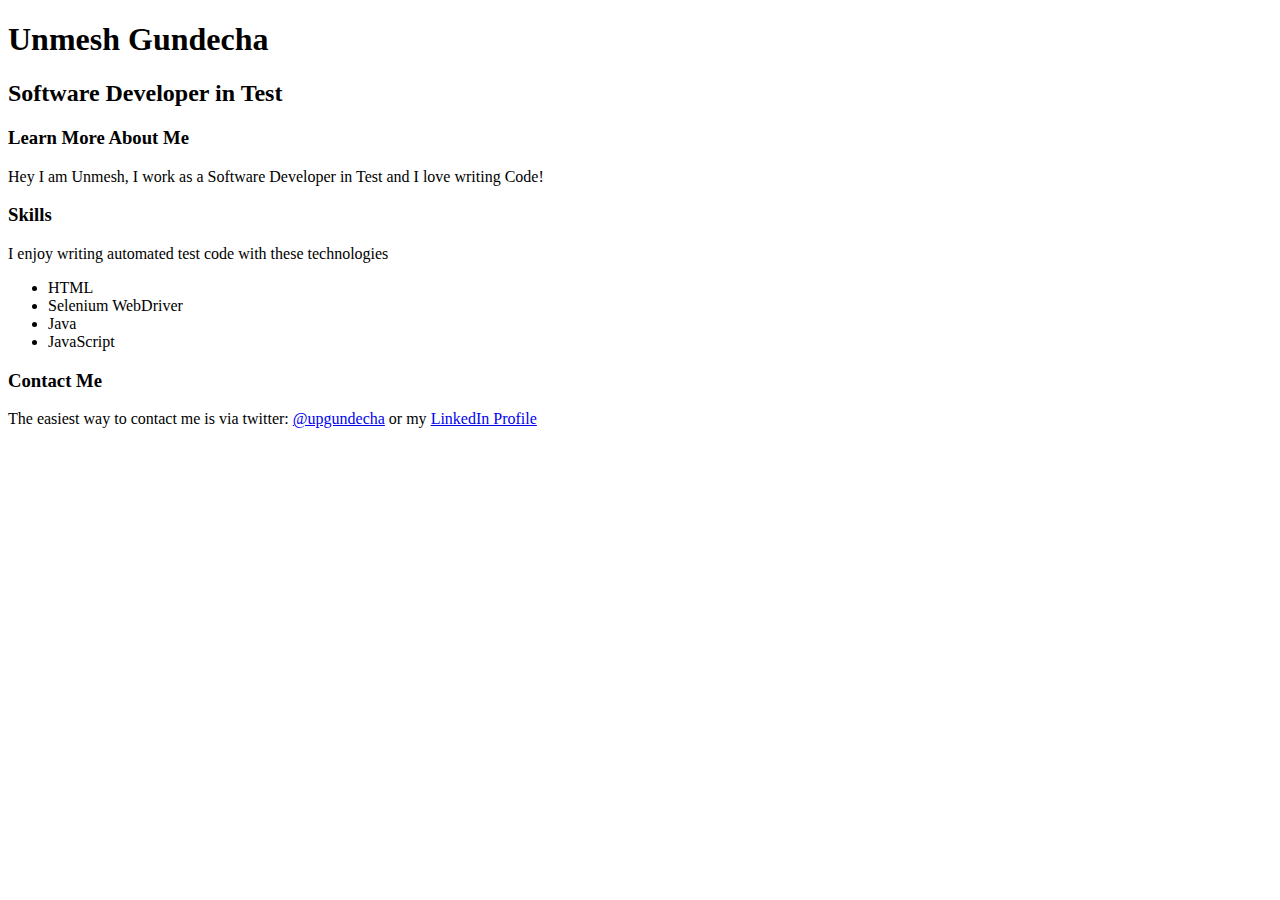
==== src/index.html @ fc45ec06 "Created my portfolio" ====
<!DOCTYPE html>
<html lang="en">
<head>
  <meta charset="UTF-8">
  <meta name="viewport" content="width=device-width; initial-scale=1.0; maximum-scale=1.0;">
  <link rel="stylesheet" href="main.css">
  <title>HTML Portfolio</title>
</head>
<body>
  <div class="header">
      <h1>Unmesh Gundecha</h1>
      <h2>Software Developer in Test</h2>
  </div>
  <div class="tagline">
    <h3>Learn More About Me</h3>
    <p>Hey I am Unmesh, I work as a Software Developer in Test and I love writing Code!</p>
  </div>
  <div class="skills">
    <h3>Skills</h3>
    <p>I enjoy writing automated test code with these technologies</p>
    <ul>
      <li>HTML</li>
      <li>Selenium WebDriver</li>
      <li>Java</li>
      <li>JavaScript</li>
    </ul>
  </div>
  <div class="contact">
    <h3>Contact Me</h3>
    The easiest way to contact me is via twitter: <a target="_blank" href="https://twitter.com/upgundecha">@upgundecha</a> or my <a target="_blank" href="https://www.linkedin.com/in/upgundecha">LinkedIn Profile</a>
  </div>

</body>
</html>
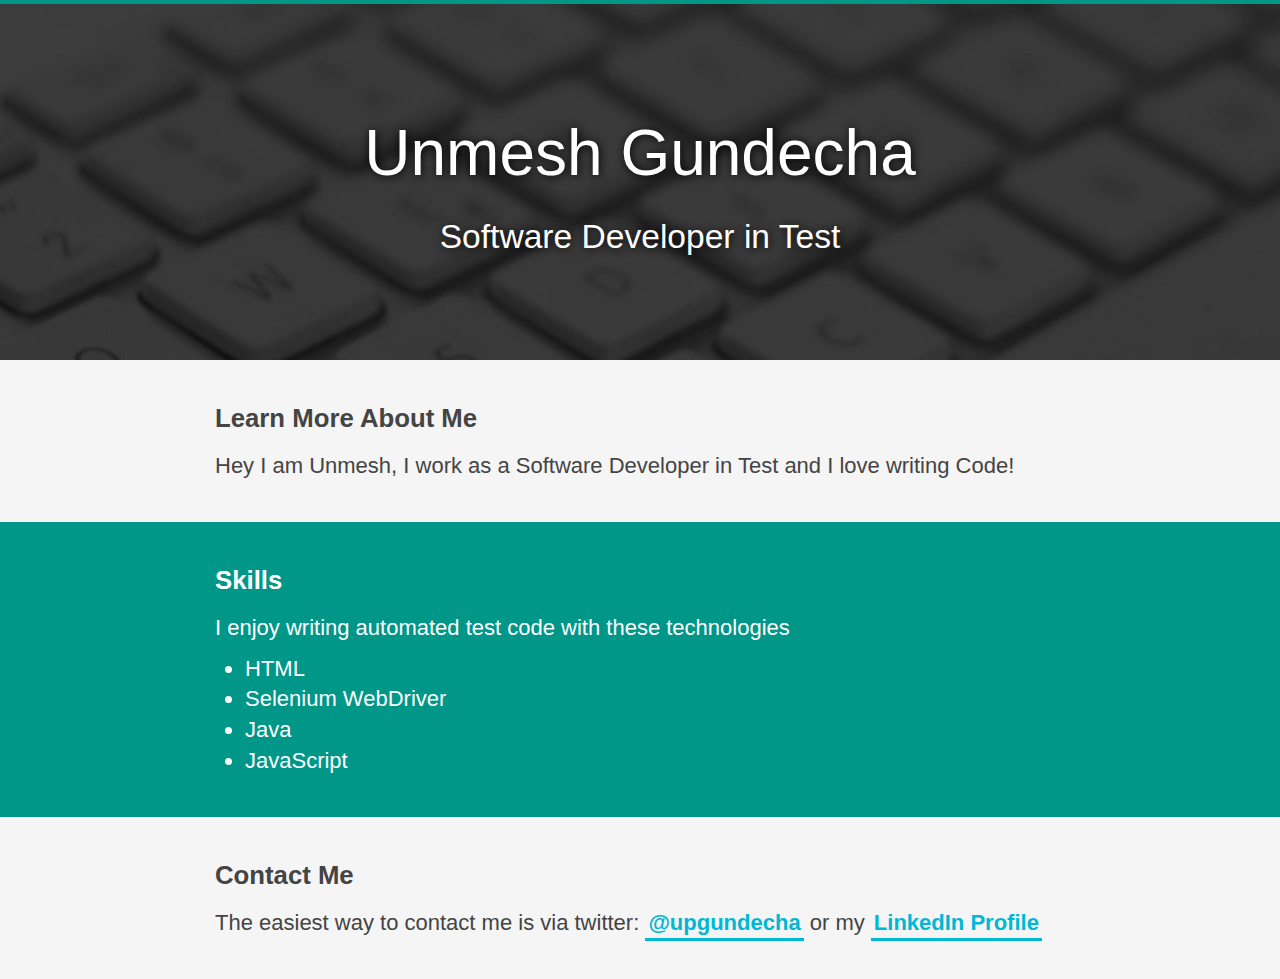
==== commit f291dd58: "Added style" ====
--- a/src/index.html
+++ b/src/index.html
@@ -6,29 +6,36 @@
   <link rel="stylesheet" href="main.css">
   <title>HTML Portfolio</title>
 </head>
-<body>
+<body data-gr-c-s-loaded="true">
   <div class="header">
+    <div class="content-wrapper">
       <h1>Unmesh Gundecha</h1>
       <h2>Software Developer in Test</h2>
+    </div>
   </div>
   <div class="tagline">
-    <h3>Learn More About Me</h3>
-    <p>Hey I am Unmesh, I work as a Software Developer in Test and I love writing Code!</p>
+    <div class="content-wrapper">
+      <h3>Learn More About Me</h3>
+      <p>Hey I am Unmesh, I work as a Software Developer in Test and I love writing Code!</p>
+    </div>
   </div>
   <div class="skills">
-    <h3>Skills</h3>
-    <p>I enjoy writing automated test code with these technologies</p>
-    <ul>
-      <li>HTML</li>
-      <li>Selenium WebDriver</li>
-      <li>Java</li>
-      <li>JavaScript</li>
-    </ul>
+    <div class="content-wrapper">
+      <h3>Skills</h3>
+      <p>I enjoy writing automated test code with these technologies</p>
+      <ul>
+        <li>HTML</li>
+        <li>Selenium WebDriver</li>
+        <li>Java</li>
+        <li>JavaScript</li>
+      </ul>
+    </div>
   </div>
   <div class="contact">
-    <h3>Contact Me</h3>
-    The easiest way to contact me is via twitter: <a target="_blank" href="https://twitter.com/upgundecha">@upgundecha</a> or my <a target="_blank" href="https://www.linkedin.com/in/upgundecha">LinkedIn Profile</a>
+    <div class="content-wrapper">
+      <h3>Contact Me</h3>
+      <p>The easiest way to contact me is via twitter: <a target="_blank" href="https://twitter.com/upgundecha">@upgundecha</a> or my <a target="_blank" href="https://www.linkedin.com/in/upgundecha">LinkedIn Profile</a><p>
+    </div>
   </div>
-
 </body>
 </html>
--- a/src/main.css
+++ b/src/main.css
@@ -0,0 +1,121 @@
+*, *:before, *:after {
+  box-sizing: border-box;
+  margin: 0;
+  padding: 0;
+}
+
+body {
+  background: #F5F5F5;
+  color: #444;
+  font-family: "Helvetica Neue", Arial, serif;
+  font-size: 22px;
+  margin: 0;
+  padding: 0;
+  font-weight: 200;
+  -webkit-font-smoothing: antialiased;
+	-moz-osx-font-smoothing: grayscale;
+}
+
+h1, h2, h3, h4 {
+  margin: 10px 0 15px;
+}
+
+p, ul {
+  margin: 10px 0;
+}
+
+ul li {
+  margin-left: 30px;;
+}
+
+a {
+  color: #00b8d4;
+  font-weight: 600;
+  text-decoration: none;
+  border-bottom: 3px solid #00b8d4;
+  padding: 3px;
+}
+
+a:hover {
+  background-color: #00b8d4;
+  color: white;
+}
+
+a:active {
+  position: relative;
+  top: 1px;
+}
+
+.content-wrapper {
+  line-height: 1.4;
+  margin: 0 auto;
+  max-width: 900px;
+  padding: 30px 25px;
+}
+
+/*
+ * HEADER
+ */
+
+.header {
+  align-items: center;
+  background-color: #EFEFEF;
+  background-image: url('bg.jpg');
+  background-position: cover;
+  background-repeat: no-repeat;
+  background-size: 100% auto;
+  border-top: 4px solid #009688;
+  color: #FFFFFF;
+  display: flex;
+  flex-direction: column;
+  height: 40vh;
+  justify-content: center;
+  min-height: 250px;
+  padding: 0 20px;
+  position: relative;
+  text-align: center;
+}
+
+@media only screen and (max-device-width: 420px)  {
+  .header {
+    background-size: auto 100%;
+  }
+}
+
+.header:before {
+  background: rgba(0, 0, 0, .7);
+  bottom: 0;
+  content: ' ';
+  display: block;
+  left: 0;
+  position: absolute;
+  right: 0;
+  top: 0;
+  z-index: 1;
+}
+
+.header * {
+  position: relative;
+  z-index: 2;
+  text-shadow: 1px 1px 10px black;
+}
+
+.header h1 {
+  font-size: 4rem;
+  font-weight: 100;
+}
+
+.header h2 {
+  font-size: 2.1rem;
+  font-weight: 100;
+  margin: 5px 0;
+}
+
+/*
+ * SKILLS
+ */
+
+.skills {
+  background: #009688;
+  color: white;
+}
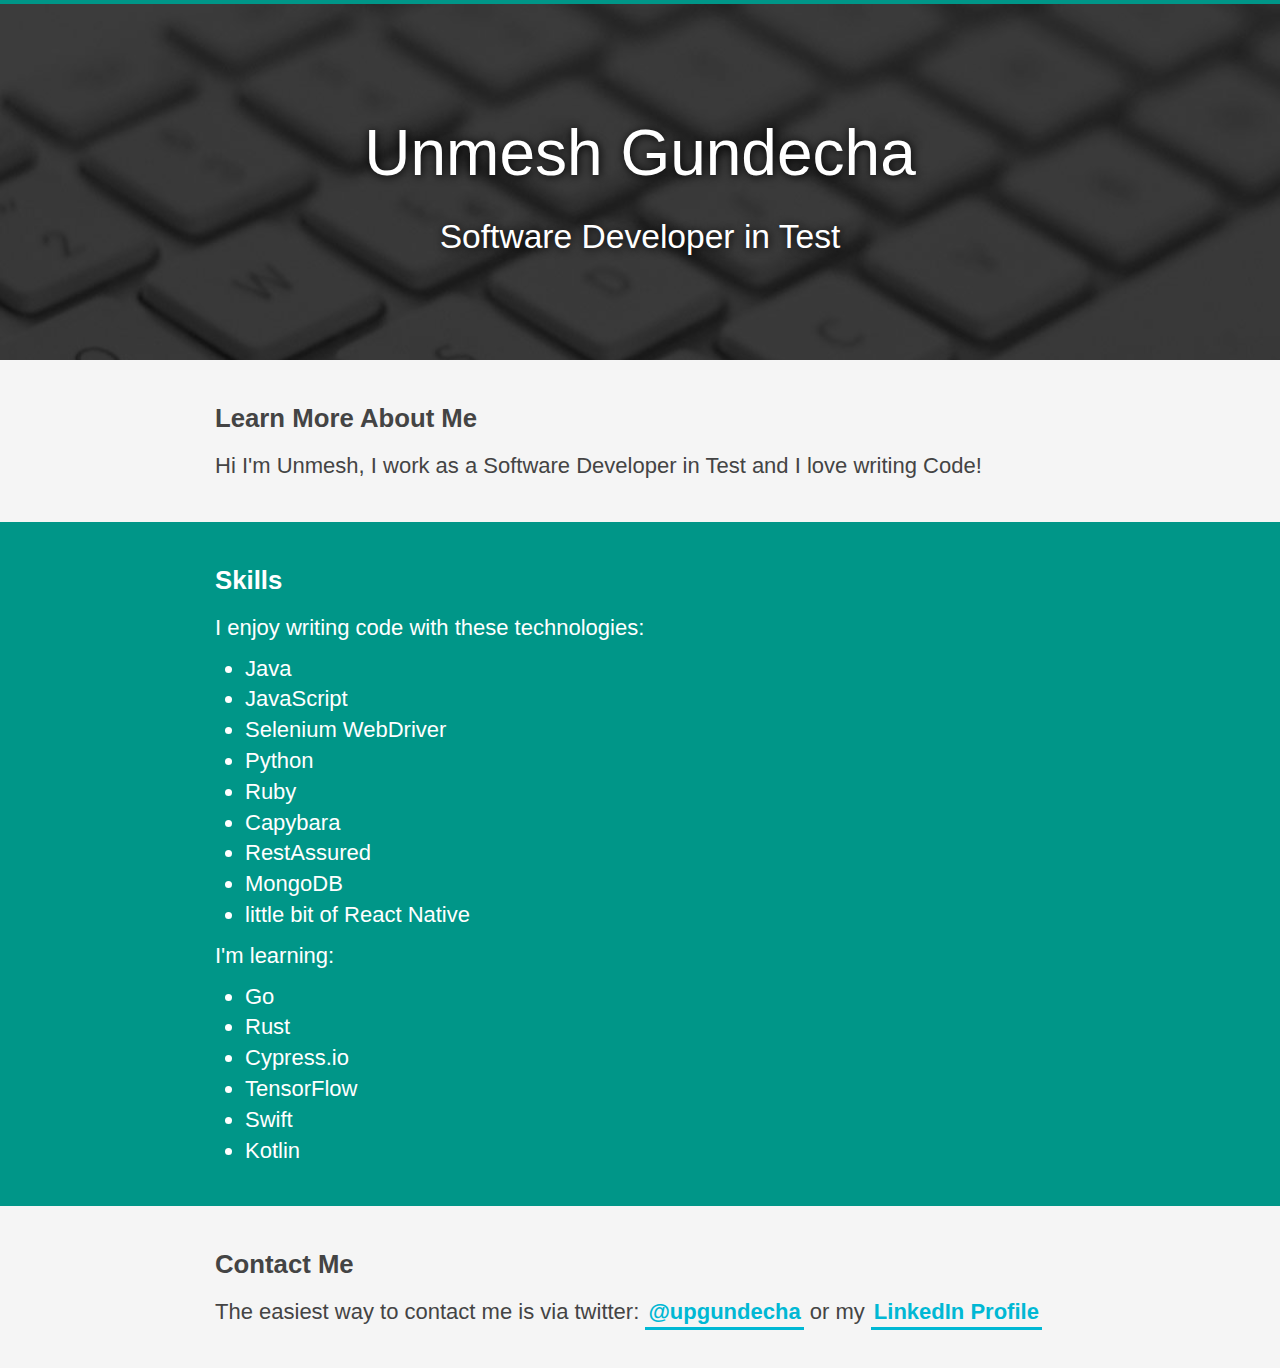
==== commit 051c7deb: "Refresh" ====
--- a/src/index.html
+++ b/src/index.html
@@ -4,7 +4,7 @@
   <meta charset="UTF-8">
   <meta name="viewport" content="width=device-width; initial-scale=1.0; maximum-scale=1.0;">
   <link rel="stylesheet" href="main.css">
-  <title>HTML Portfolio</title>
+  <title>Unmesh Gundecha - Portfolio</title>
 </head>
 <body data-gr-c-s-loaded="true">
   <div class="header">
@@ -16,18 +16,32 @@
   <div class="tagline">
     <div class="content-wrapper">
       <h3>Learn More About Me</h3>
-      <p>Hey I am Unmesh, I work as a Software Developer in Test and I love writing Code!</p>
+      <p>Hi I'm Unmesh, I work as a Software Developer in Test and I love writing Code!</p>
     </div>
   </div>
   <div class="skills">
     <div class="content-wrapper">
       <h3>Skills</h3>
-      <p>I enjoy writing automated test code with these technologies</p>
+      <p>I enjoy writing code with these technologies:</p>
       <ul>
-        <li>HTML</li>
-        <li>Selenium WebDriver</li>
         <li>Java</li>
         <li>JavaScript</li>
+        <li>Selenium WebDriver</li>
+        <li>Python</li>
+        <li>Ruby</li>
+        <li>Capybara</li>
+        <li>RestAssured</li>
+        <li>MongoDB</li>
+        <li>little bit of React Native</li>
+      </ul>
+      <p>I'm learning: </p>
+      <ul>
+        <li>Go</li>
+        <li>Rust</li>
+        <li>Cypress.io</li>
+        <li>TensorFlow</li>
+        <li>Swift</li>
+        <li>Kotlin</li>
       </ul>
     </div>
   </div>
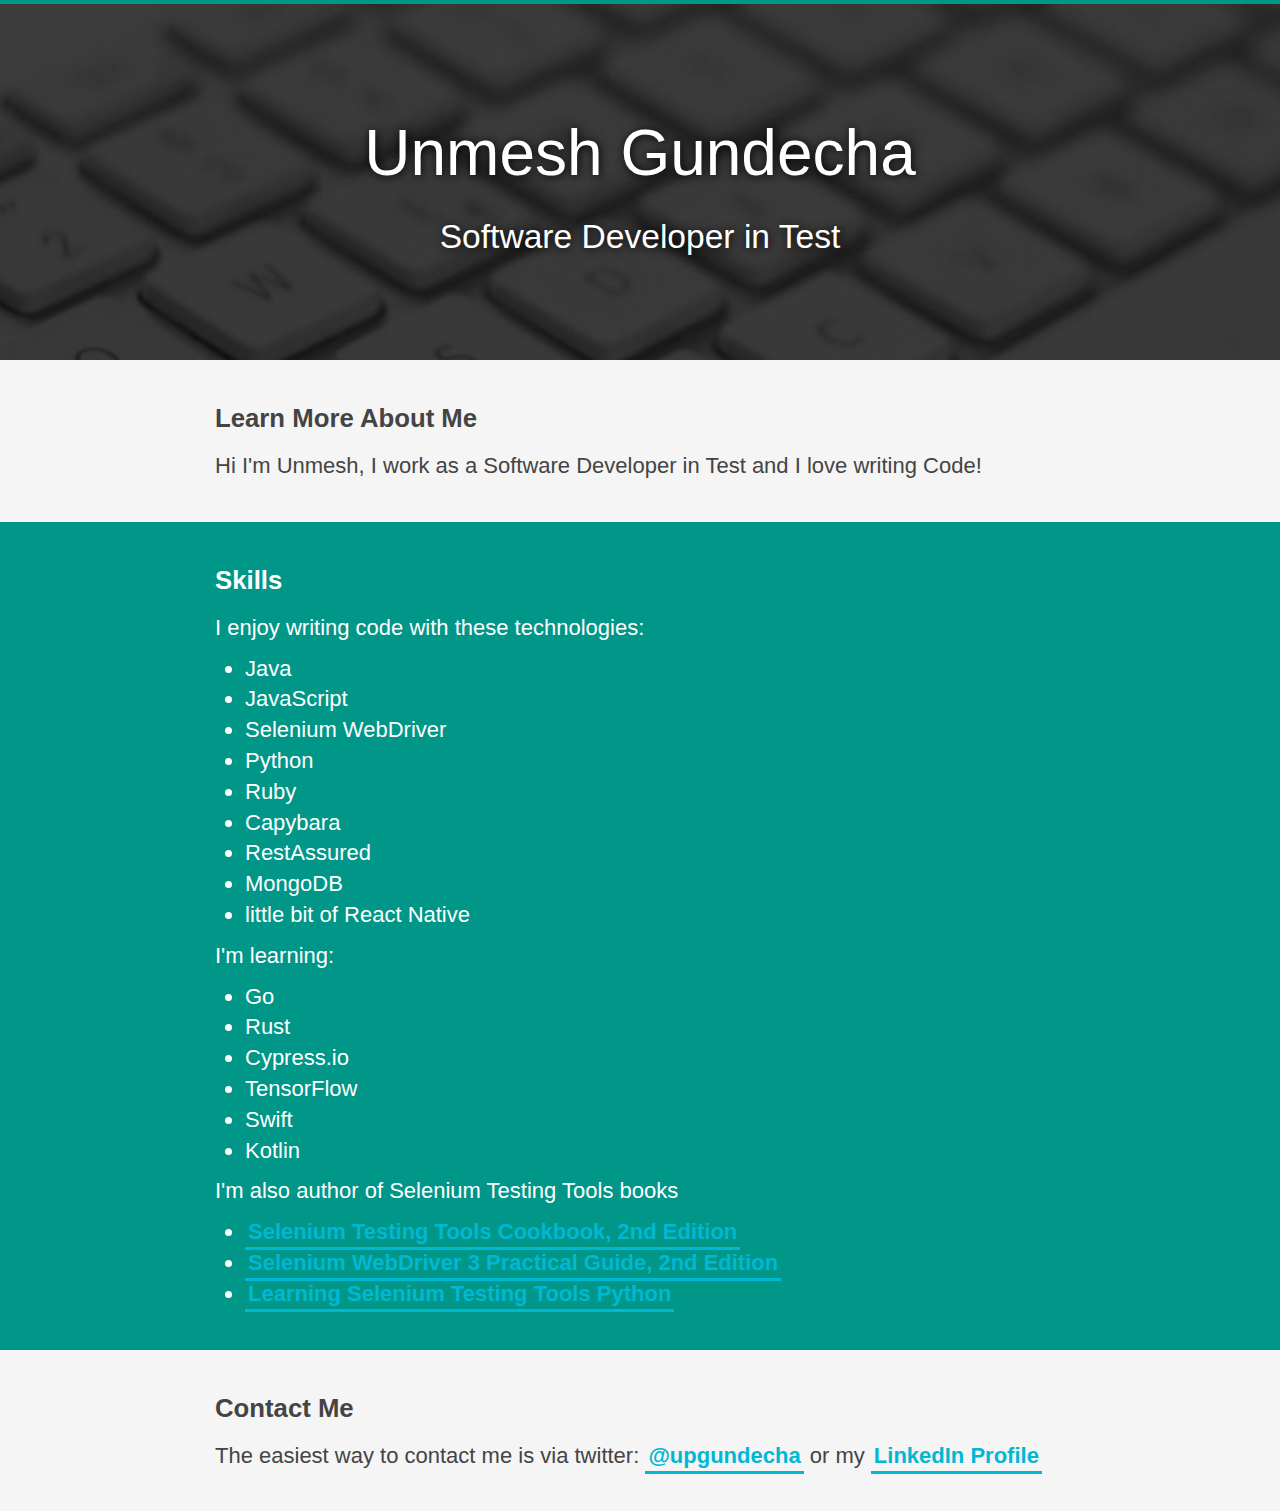
==== commit 39f2258c: "Added books links" ====
--- a/src/index.html
+++ b/src/index.html
@@ -43,6 +43,13 @@
         <li>Swift</li>
         <li>Kotlin</li>
       </ul>
+      <p>I'm also author of Selenium Testing Tools books</p>
+      <ul>
+        <li><a href="https://www.packtpub.com/web-development/selenium-testing-tools-cookbook-second-edition" target="_blank">Selenium Testing Tools Cookbook, 2nd Edition</a</li>
+        <li><a href="https://www.packtpub.com/web-development/selenium-webdriver-3-practical-guide-second-edition" target="_blank">Selenium WebDriver 3 Practical Guide, 2nd Edition</a></li>
+        <li><a href="https://www.packtpub.com/web-development/learning-selenium-testing-tools-python" target="_blank">Learning Selenium Testing Tools Python</a></li>
+
+      </ul>
     </div>
   </div>
   <div class="contact">
